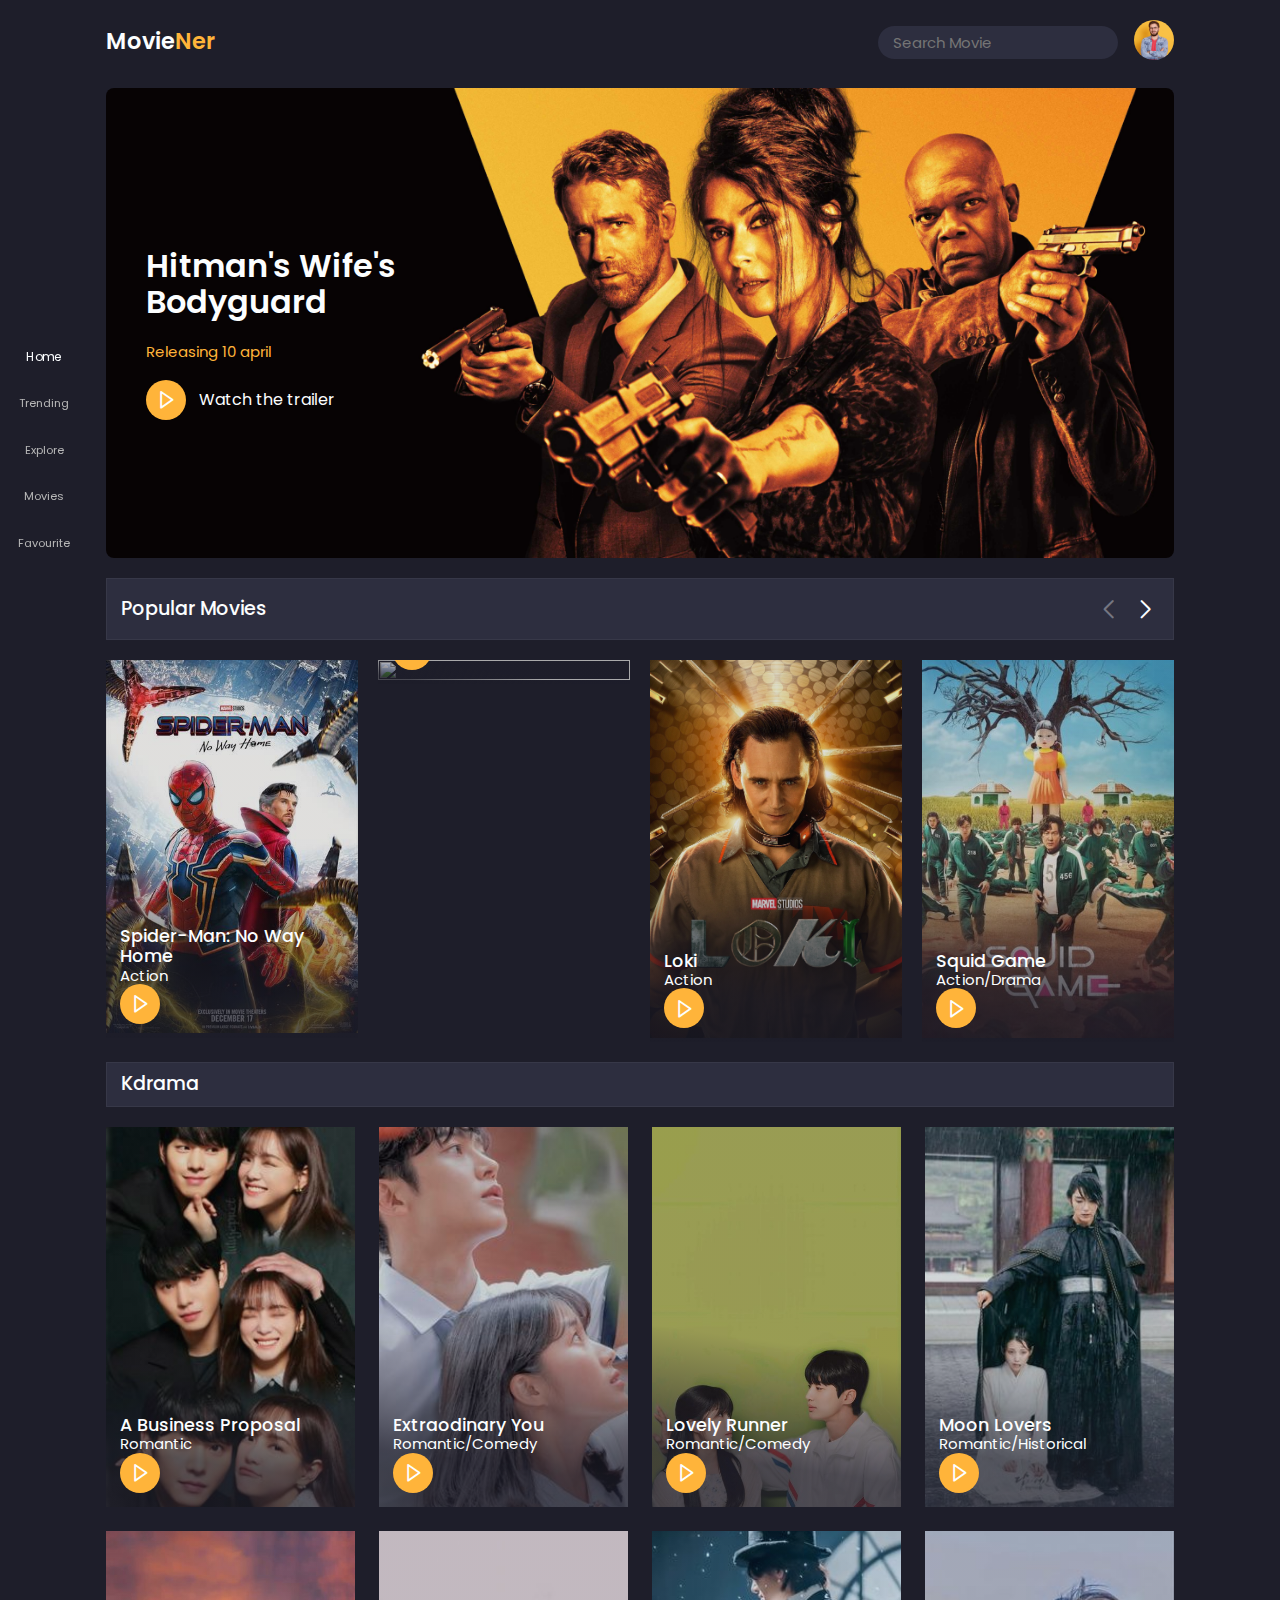
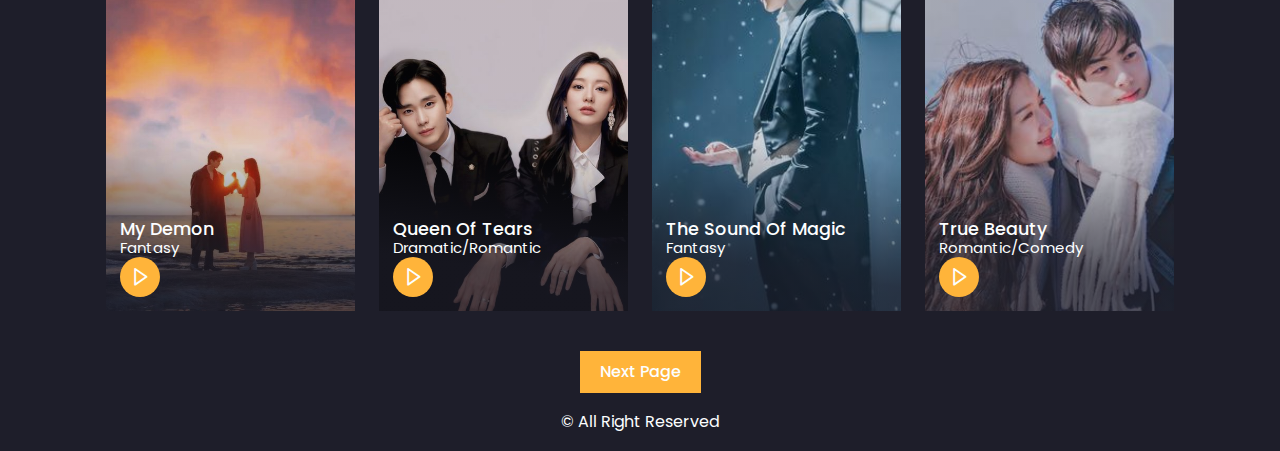
==== index.html @ b93d1de6 "movies websiTe" ====
<!DOCTYPE html>
<html lang="en">
<head>
    <meta charset="UTF-8">
    <meta http-equiv="X-UA-Compatible" content="IE=edge">
    <meta name="viewport" content="width=device-width, initial-scale=1.0">
    <title>Movies</title>
    <!--link css-->
    <link rel="stylesheet" href="css/style.css">
    <!--normalize css-->
    <link rel="stylesheet" href="css/normalize.css">
    <!--swiper css-->
    <link rel="stylesheet" href="css/swiper-bundle.min.css">
    <!--fav icon-->
    <link rel="shortcut icon" href="img/fav-icon.png" >
    <!-- box icons-->
    <link href='https://unpkg.com/boxicons@2.1.4/css/boxicons.min.css' rel='stylesheet'>
    <link rel="stylesheet" href="https://cdnjs.cloudflare.com/ajax/libs/font-awesome/6.2.1/css/all.min.css" integrity="sha512-MV7K8+y+gLIBoVD59lQIYicR65iaqukzvf/nwasF0nqhPay5w/9lJmVM2hMDcnK1OnMGCdVK+iQrJ7lzPJQd1w==" crossorigin="anonymous" referrerpolicy="no-referrer" />
</head>
<body>
    <header>

        
        <div class="nav container">

            <!--logooo-->
            <a href="index.html" class="logo">
                Movie<span>Ner</span>
            </a>
        

            <!--search box-->
            <div class="search-box">
            <input type="search" name="" id="search-input" placeholder="Search Movie">
            <i class="fa-solid fa-magnifying-glass"></i>
            </div>

            <!--userrr-->
            <a href="#" class="user">
                <img src="img/user.jpg" alt="user" class="user-img">
            </a>
        </div>
    </header>

        <!--NavBar-->
        <div class="navbar">
            <a href="#home" class="nav-link nav-active">
                <i class="fa-solid fa-house ico"></i>
                <span class="nav-link-title">Home</span>
            </a>
            <a href="#popular" class="nav-link">
                <i class="fa-solid fa-fire ico"></i>
                <span class="nav-link-title">Trending</span>
            </a>
            <a href="#movies" class="nav-link">
                <i class="fa-solid fa-compass ico"></i>
                <span class="nav-link-title">Explore</span>
            </a>
            <a href="play-page.html" class="nav-link">
                <i class="fa-solid fa-tv ico"></i>
                <span class="nav-link-title">Movies</span>
            </a>
            <a href="#favourite" class="nav-link">
                <i class="fa-solid fa-heart ico"></i>
                <span class="nav-link-title">Favourite</span>
            </a>
        
        </div>
    

    <!--HOME start-->
    <section class="home container" id="home">

        <!--home img-->
        <img src="img/home-background.png" alt="" class="home-img">

    
        <div class="home-text">
            <h1 class="home-title">Hitman's Wife's<br>Bodyguard</h1>
            <p>Releasing 10 april</p>
            <a href="#" class="watch-btn">
                <i class="bx bx-right-arrow"></i>
                <span>Watch the trailer</span>
            </a>
        </div>
    </section>
    <!--home end-->

    <!--popular section start-->
    <section class="popular container" id="popular">

        <!--Heading-->
        <div class="heading">
            <h2 class="heading-title">Popular Movies</h2>
            <!--swiper button-->
            <div class="swiper-btn">
                <div class="swiper-button-prev"></div>

                <div class="swiper-button-next"></div>
                
            </div>
              
        </div>
        <!--end heading -->

        <!--content-->
        <div class="popular-content swiper">
            <div class="swiper-wrapper">
                <!--movies box 1-->
                <div class="swiper-slide">
                    <div class="Movie-box">
                        <img src="img/popular-movie-1.jpg" alt="" class="movie-box-img">
                        <div class="box-text">
                            <h2 class="movie-title">Spider-Man: No Way Home</h2>
                            <span class="movie-type">Action</span>
                            <a href="#" class="watch-btn play-btn">
                                <i class="bx bx-right-arrow"></i>
                                
                            </a>
                        </div>
                    </div>
                </div>

                <!--movies box 2-->
                <div class="swiper-slide">
                    <div class="Movie-box">
                        <img src="img/popular-movie-2.jpg" alt="" class="movie-box-img">
                        <div class="box-text">
                            <h2 class="movie-title">Jungle Cruise</h2>
                            <span class="movie-type">Action/Adventure</span>
                            <a href="#" class="watch-btn play-btn">
                                <i class="bx bx-right-arrow"></i>
                                
                            </a>
                        </div>
                    </div>
                </div>
                 
                <!--movies box 3-->
                <div class="swiper-slide">
                    <div class="Movie-box">
                        <img src="img/popular-movie-3.jpg" alt="" class="movie-box-img">
                        <div class="box-text">
                            <h2 class="movie-title">Loki</h2>
                            <span class="movie-type">Action</span>
                            <a href="#" class="watch-btn play-btn">
                                <i class="bx bx-right-arrow"></i>
                                
                            </a>
                        </div>
                    </div>
                </div>

                <!--movies box 4-->
                <div class="swiper-slide">
                    <div class="Movie-box">
                        <img src="img/popular-movie-4.jpg" alt="" class="movie-box-img">
                        <div class="box-text">
                            <h2 class="movie-title">Squid Game</h2>
                            <span class="movie-type">Action/Drama</span>
                            <a href="#" class="watch-btn play-btn">
                                <i class="bx bx-right-arrow"></i>
                                
                            </a>
                        </div>
                    </div>
                </div>
                 <!--movies box 5-->
                 <div class="swiper-slide">
                    <div class="Movie-box">
                        <img src="img/popular-movie-5.jpg" alt="" class="movie-box-img">
                        <div class="box-text">
                            <h2 class="movie-title">The Falcon and the Winter Soldier</h2>
                            <span class="movie-type">Action</span>
                            <a href="#" class="watch-btn play-btn">
                                <i class="bx bx-right-arrow"></i>
                                
                            </a>
                        </div>
                    </div>
                </div>
                 <!--movies box 6-->
                 <div class="swiper-slide">
                    <div class="Movie-box">
                        <img src="img/popular-movie-6.jpg" alt="" class="movie-box-img">
                        <div class="box-text">
                            <h2 class="movie-title">Hawkeye</h2>
                            <span class="movie-type">Action</span>
                            <a href="#" class="watch-btn play-btn">
                                <i class="bx bx-right-arrow"></i>
                                
                            </a>
                        </div>
                    </div>
                </div>
                 <!--movies box 7-->
                 <div class="swiper-slide">
                    <div class="Movie-box">
                        <img src="img/popular-movie-7.jpg" alt="" class="movie-box-img">
                        <div class="box-text">
                            <h2 class="movie-title">Agents of S.H.I.E.L.D.</h2>
                            <span class="movie-type">Action</span>
                            <a href="#" class="watch-btn play-btn">
                                <i class="bx bx-right-arrow"></i>
                                
                            </a>
                        </div>
                    </div>
                </div>
                 <!--movies box 8-->
                 <div class="swiper-slide">
                    <div class="Movie-box">
                        <img src="img/popular-movie-8.jpg" alt="" class="movie-box-img">
                        <div class="box-text">
                            <h2 class="movie-title">The Flash</h2>
                            <span class="movie-type">Action/Sci-Fi</span>
                            <a href="#" class="watch-btn play-btn">
                                <i class="bx bx-right-arrow"></i>
                                
                            </a>
                        </div>
                    </div>
                </div>





               
            </div>
           
        </div>
    </section>
    <!--popular section end-->

    <!--movies section start-->
    <section class="movies container" id="movies">

        <!--heading-->
        <div class="heading">
            <h2 class="heading-title"> Kdrama </h2>
        </div>
       <div class="movie-content">
        <!--movie box 1-->

        <div class="M-b">
            <img src="img/BusinessProposal.jpg" alt="" class="movie-box-img">
            <div class="box-text">
                <h2 class="movie-title">A Business Proposal</h2>
                <span class="movie-type">Romantic</span>
                <a href="play-page.html" class="watch-btn play-btn">
                    <i class="bx bx-right-arrow"></i>
                    
                </a>
            </div>
        </div>
         <!--movie box 2-->

         <div class="M-b">
            <img src="img/ExtraodinaryYou.jpg" alt="" class="movie-box-img">
            <div class="box-text">
                <h2 class="movie-title">Extraodinary You</h2>
                <span class="movie-type">Romantic/Comedy</span>
                <a href="#" class="watch-btn play-btn">
                    <i class="bx bx-right-arrow"></i>
                    
                </a>
            </div>
        </div>
         <!--movie box 3-->

         <div class="M-b">
            <img src="img/LovelyRunner.jpg" alt="" class="movie-box-img">
            <div class="box-text">
                <h2 class="movie-title">Lovely Runner</h2>
                <span class="movie-type">Romantic/Comedy</span>
                <a href="#" class="watch-btn play-btn">
                    <i class="bx bx-right-arrow"></i>
                    
                </a>
            </div>
        </div>
         <!--movie box 4-->

         <div class="M-b">
            <img src="img/MoonLovers.jpg" alt="" class="movie-box-img">
            <div class="box-text">
                <h2 class="movie-title">Moon Lovers</h2>
                <span class="movie-type">Romantic/Historical</span>
                <a href="#" class="watch-btn play-btn">
                    <i class="bx bx-right-arrow"></i>
                    
                </a>
            </div>
        </div>
          <!--movie box 5-->

        <div class="M-b">
            <img src="img/MyDemon.jpg" alt="" class="movie-box-img">
            <div class="box-text">
                <h2 class="movie-title">My Demon</h2>
                <span class="movie-type">Fantasy</span>
                <a href="#" class="watch-btn play-btn">
                    <i class="bx bx-right-arrow"></i>
                    
                </a>
            </div>
        </div>
           <!--movie box 6-->

           <div class="M-b">
            <img src="img/QueenOfTears.jpg" alt="" class="movie-box-img">
            <div class="box-text">
                <h2 class="movie-title">Queen Of Tears</h2>
                <span class="movie-type">Dramatic/Romantic</span>
                <a href="#" class="watch-btn play-btn">
                    <i class="bx bx-right-arrow"></i>
                    
                </a>
            </div>
        </div>
          <!--movie box 7-->

          <div class="M-b">
            <img src="img/The Sound Of Magic.jpg" alt="" class="movie-box-img">
            <div class="box-text">
                <h2 class="movie-title">The Sound Of Magic</h2>
                <span class="movie-type">Fantasy</span>
                <a href="#" class="watch-btn play-btn">
                    <i class="bx bx-right-arrow"></i>
                    
                </a>
            </div>
        </div>
          <!--movie box 8-->

          <div class="M-b">
            <img src="img/TrueBeauty.jpg" alt="" class="movie-box-img">
            <div class="box-text">
                <h2 class="movie-title">True Beauty</h2>
                <span class="movie-type">Romantic/Comedy</span>
                <a href="#" class="watch-btn play-btn">
                    <i class="bx bx-right-arrow"></i>
                    
                </a>
            </div>
        </div>
        </div>
          

    </section>
     <!--movies section end-->
     <!--next page-->
     <div class="next-page container">
        <a href="#" class="next-btn">Next Page</a>
     </div>
     <!--Copyright-->
     <div class="copyright">
        <p>
            &#169;  All Right Reserved
        </p>
     </div>

    <!--swiper js-->
    <script src="js/swiper-bundle.min.js"></script>
    <!--main js-->
    <script src="js/main.js"></script>
</body>
</html>
---- css/style.css ----
@import url('https://fonts.googleapis.com/css2?family=Poppins:wght@400;500;600;700&family=Work+Sans:wght@200;300;400;500;600;700;800&display=swap');

*{
    font-family: "poppins",sans-serif;
    margin: 0;
    padding: 0;
    scroll-behavior: smooth;
    box-sizing: border-box;
    scroll-padding-top: 2rem;
}
/* some variable */
:root{
    --main-color:#ffb43a;
    --hover-color:hsl(37,94%,57%);
    --body-color:#1e1e2a;
    --contair-color:#2d2e3f;
    --text-color:#fcfeff;

}
/*custom scroll bar */
html::-webkit-scrollbar{
    width: 0.5rem;
    background: transparent;
}
html::-webkit-scrollbar-thumb{
    background: var(--main-color);
}
/*selection color */
::selection{
    background: var(--main-color);
    color:var(--text-color);
}
a{
    text-decoration: none;
}
li{
    list-style: none;
}
img{
    width:100%;

}
body{
    background:var(--body-color) ;
    color: var(--text-color);
}

/*start*/
.container{
    max-width: 1068px;
    margin: auto;
    width: 100%;
}
header{
    position: fixed;
    top:0;
    left:0;
    width: 100%;
    background: var(--body-color);
    z-index: 100;
}
.nav{
    display: flex;
    align-items: center;
    justify-content: center;
    padding: 20px 0;

}
.logo{
    font-size: 1.4rem;
    color:var(--text-color);
    font-weight: 600;
    margin: 0 auto 0 0;
    
}
.logo span{
    color:var(--main-color);
}
.search-box{
    max-width: 240px;
    width: 100%;
    display: flex;
    align-items: center;
    column-gap: 0.7rem;
    padding: 8px 15px;
    margin-right: 1rem;
    background: var(--contair-color);
    border-radius: 4rem;
}
.search-box .fa-solid{
    font-size: 1.1rem;
}
.search-box .fa-solid:hover{
    color: var(--main-color);
}
#search-input{
    width: 100%;
    border: none;
    outline: none;
    color: var(--text-color);
    background: transparent;
    font-size: 0.938rem;
}
.user-img{
    width: 40px;
    height: 40px;
    border-radius: 50%;
    object-fit: cover;
    object-position: center;
}
/* navbar */
.navbar{
    position: fixed;
    top: 50%;
    transform: translateY(-50%);
    left:18px;
    display: flex;
    flex-direction: column;
    row-gap: 2.1rem;
}
.nav-link{
    color: #b7b7b7;
    align-items: center;
    display: flex;
    flex-direction: column;
}
.nav-link:hover ,.nav-active{
    color:var(--text-color);
    transform: scale(1.1);
    transition: 0.3s all linear;
}

.nav-link .ico{
    font-size: 1.6rem;
}
.nav-link-title{
    font-size: 0.7rem;
}
/* home */
.home{
    position: relative;
    min-height: 470px;
    display: flex;
    align-items: center;
    margin-top: 5.5rem !important;
    border-radius: 0.5rem;
    
}
.home-img{
    position: absolute;
    width: 100%;
    height: 100%;
    z-index: -1;
    object-fit: cover;
    border-radius: 0.5rem;
}
.home-text{
    padding-left: 40px;
}
.home-title{
    font-size: 2rem;  
    font-weight: 600;  
}
.home-text p{
    font-size: 0.938rem;
    margin: 10px 0 20px;
    color: var(--main-color);
}

.watch-btn{
    display: flex;
    align-items: center;
    column-gap: 0.8rem;
    color:var(--text-color);
}
.watch-btn .bx{
    font-size: 21px;
    background: var(--main-color);
    width: 40px;
    height: 40px;
    border-radius: 50%;
    display: flex;
    align-items: center;
    justify-content: center;

}
.watch-btn .bx:hover{
    background: var(--hover-color);
}
.watch-btn span{
    font-size: 1rem;
    font-weight: 400;
}
/* home end */

/* heading */
.heading{
    display: flex;
    align-items: center;
    justify-content: space-between;
    background: var(--contair-color);
    padding: 8px 14px;
    margin-top: 20px;
    margin-bottom: 20px;
    border:1px solid hsl(200 100% 99% /5%)
}
.heading-title{
    font-size: 1.2rem;
    font-weight: 500;
}
/* what:? */
/* movie box*/ 
.M-b {
    position: relative;
    width:100%;
    height: 380px;
    overflow: hidden;
}


.movie-box-img , .m-b-i{
    width: 100%;
    height: 100%;
    object-fit: cover ;
}
   

   .box-text {
    position: absolute;
    bottom:0;
    left:0;
    width:100%;
    height: 100%;
    display: flex;
    flex-direction: column;
    justify-content: flex-end;
    padding: 14px;
    background: linear-gradient(8deg,hsl(240 17% 14% /74%)14%,hsl(240 17% 14% /14%)44%);
    overflow: hidden;
}

.movie-title{
    font-size: 1.1rem;
    font-weight: 500;
}
.movie-type{
    font-size:0.938rem;

}
.swiper-btn{
    display:flex;

}
.swiper-button-next,.swiper-button-prev{
    position: static !important;
    margin: 0 0 0 10px !important;
}
.swiper-button-next::after,.swiper-button-prev::after{
    color: var(--text-color);
    font-size: 18px !important;
    font-weight: 700;
}
 
.movies .heading{
    padding:10px 14px
}

    

.movie-content{
    display: grid;
    grid-template-columns: repeat(auto-fit,minmax(247px,1fr));
    grid-gap: 1.5rem;
}
 .movie-content .M-b:hover .movie-box-img {
    transform: scale(1.1);
    transition: .5s;
}
.next-page{
    display: flex;
    align-items: center;
    justify-content: center;
    margin-top: 2.5rem;

}
.next-btn{
    background: var(--main-color);
    padding: 12px 20px;
    color:var(--text-color);
    font-weight: 500;

}
.next-btn:hover{
    background: var(--hover-color);
    transition: 0.3s all linear;
}
/* copyright*/
.copyright{
    text-align: center;
    padding: 20px;
}
/* play-container*/
.play-container{
    position: relative;
    min-height: 540px;
    margin-top: 5rem !important;
}
.play-img{
    position: absolute;
    width: 100%;
    height: 100%;
    object-fit:cover;
    object-position: center;
    z-index:-1;
}
.play-text{
    position: absolute;
    bottom:0;
    left:0;
    width: 100%;
    height: 100%;
    display: flex;
    flex-direction: column;
    justify-content: flex-end;
    padding: 40px;
    background: linear-gradient(8deg,hsl(240 17% 14% /74%)14%,hsl(240 17% 14% /14%)44%);
}
.play-text h2{
    font-size: 1.5rem;
    font-weight: 600;
}
.rating{
    display: flex;
    align-items:center;
    column-gap:2px;
    font-size: 1.1rem;
    color:var(--main-color);
    margin-top: 4px;
}
.tags{
    display:flex;
    align-items: center;
    column-gap: 8px;
    margin: 1rem 0;
}
.tags span{
    background: var(--contair-color);
    padding: 0 4px;
}
.play-movie{
    position: absolute;
    bottom:18rem;
    right: 10rem;
    display: flex !important;
    align-items: center;
    justify-content: center;
    width: 45px;
    height: 45px;
    border-radius: 50%;
    background: var(--main-color);
    font-size: 24px;
    animation: animate 2s linear infinite;
}
@keyframes animate{
    0%{
        box-shadow: 0 0 0 0 rgb(255,180,58,0.7);
    }
    40%{
        box-shadow: 0 0 0 50px rgb(255,193,7,0);
    }
    80%{
        box-shadow: 0 0 0 50px rgb(255,193,7,0);
    }
    100%{
        box-shadow: 0 0 0  rgb(255,193,7,0);
    }
}
.video-container{
    position: fixed;
    top:0;
    left:0;
    display: none;
    align-items: center;
    justify-content: center;
    width: 100%;
    height: 100vh;
    background: hsl(234 10% 20%/ 60%);
    z-index:400;
}
.video-container.show-video{
    display: flex;
}
.video-box{
    position: relative;
    width: 82%;
}
.video-box #myvideo{
    width: 100%;
    aspect-ratio: 16/9;
}
.close-video{
    position: absolute;
    top:-3rem;
    right: 0;
    font-size: 40px;
    color:var(--main-color);
 
}
/* about */
.about-movie{
    margin-top: 2rem;
}
.about-movie h2{
    font-size: 1.4rem;
    font-weight: 600;
    color:var(--main-color);
}
.about-movie p{
    max-width: 600px;
    font-size: 0.938;
    margin: 10px 0;
}
.cast-heading{
    font-size: 1.2rem;
    font-weight: 600;
    margin-bottom: 1rem;
    color:var(--main-color);
}
.cast{
    display:grid;
    grid-template-columns: repeat(auto-fit,minmax(150px,150px));
    gap:1rem;

}
.cast-img{
    width: 150px;
    height: 180px;
    object-fit: cover;
    object-position: center;
}
/* download */
.download{
    max-width: 800px;
    width:1005;
    margin: auto;
    display: grid;
    justify-content: center;
    margin-top: 2rem;
}
.download-title{
    text-align: center;
    font-size: 1.4rem;
    font-weight: 500;
    margin: 1.6rem 0;
    color: var(--main-color);
}
.download-links{
    display: grid;
    grid-template-columns: repeat(3,1fr);
    gap:20px;
    margin-bottom: 2rem;
}
.download-links a{
    text-align: center;
    background-color: var(--main-color);
    color:var(--body-color);
    padding:12px 24px;
    letter-spacing: 1px;
    font-weight: 500;
}
.download-links a:hover{
    background: var(--hover-color);

}



/* responsive */
@media (max-width:1170px){
    .navbar{
        bottom:0;
        left:0;
        right: 0;
        top:auto;
        transform: translateY(0);
        flex-direction: row;
        justify-content: space-evenly;
        row-gap: 1px;
        padding:10px;
        border-top:1px solid hsl(200 100% 99% /5%);
        background: linear-gradient(8deg,hsl(240 17% 14% /100%)5%,hsl(240 17% 14% /90%)100%);
        z-index: 400;
    }
    .nav-link .ico{
        font-size: 1.5rem;
    }
    .copyright{
        margin-bottom: 4rem;
    }
}
@media (max-width:1060px){
    .container{
        margin: 0 auto;
        width: 95%;
    }
}
@media (max-width:991px){
    .movie-box{
        height: 340px;
    }
    .movie-content{
        grid-template-columns: repeat(auto-fit,minmax(214px,1fr));
    }
}
@media (max-width:888px){
    .nav{
        padding:14px 0;

    }
    .home{
        min-height: 440px;
        margin-top: 4rem !important;
    }
    .home-text{
        padding-left: 25px;
    }
    .home-title{
        font-size: 1.6rem;
    }
    .watch-btn span{
        font-size: 0,9rem;
    }
    .movie-title{
        font-size: 1rem;
        padding-right: 30px;
    }
    .play-container{
        min-height: 440px;
        margin-top: 4rem !important;
    }
    .play-movie{
        bottom: 14rem;
        right: 4rem;
    }
    .cast{
        justify-content: center;
    }
}
/* tablet */
@media (max-width:768px){
    .nav{
        padding: 11px 0;
    }
    .logo{
        font-size: 1.2rem;
    }
    section{
        padding: 2rem 0;
    }
    .home-img{
        object-position: left;
    }
    .movie-type{
        font-size: 0.875px;
        margin-top: 2px;
    }
    .tags span,
     p{
        font-size: 0.875rem;
    }
    .play-text h2,
    .about-movie h2{
        font-size: 1.3rem;
    }
    .play-movie{
        bottom:10rem;
        right: 2rem;
    }
}
@media (max-width:514px){
    .home{
        min-height: 380px;

    }
    .heading{
        padding: 2px 14px;
    }
    .heading-title{
        font-size: 1rem;
    }
    .play-text{
        padding:20px;
    }
    .play-movie{
        bottom:4rem;
    }
    .video-box{
        width: 94%;
    }
    .cast-heading{
        font-size: 1.1rem;
    }
    .cast-title{
        font-size: 0.9rem;
    }
   
}
@media (max-width:408px){
    *{
        scroll-padding-top: 5rem;
    }
    .nav{
        display: grid;
        grid-template-columns: 1fr;
        grid-template-rows: 1fr 1fr;
        row-gap: 5px;
    }
    .search-box{
        max-width: 100%;
        width: 100%;
        border-radius: 4px;
        order:3;
        grid-column-start: 1;
        grid-column-end: 3;
    }
    .home,.play-container{
        margin-top: 7rem !important;
    }
    .movie-box{
        height: 300px;
    }
    .movie-content{
        grid-template-columns: repeat(auto-fit,minmax(150px,1fr));
        gap:1rem;
    }
   
}
/*small devices */
@media (max-width:370px){
    .home{
        min-height: 300px;
    }
    .user-img,
    .watch-btn .ico{
        width: 35px;
        height: 35px;
    }
    .navbar{
        justify-content: space-around;
        padding:8px 0;
    }
    .nav-link .ico{
        font-size: 1.4rem;
    }
    .about-movie p{
        text-align: justify;
    }
    .download-links{
        grid-template-columns: 1fr;
    }
   
}
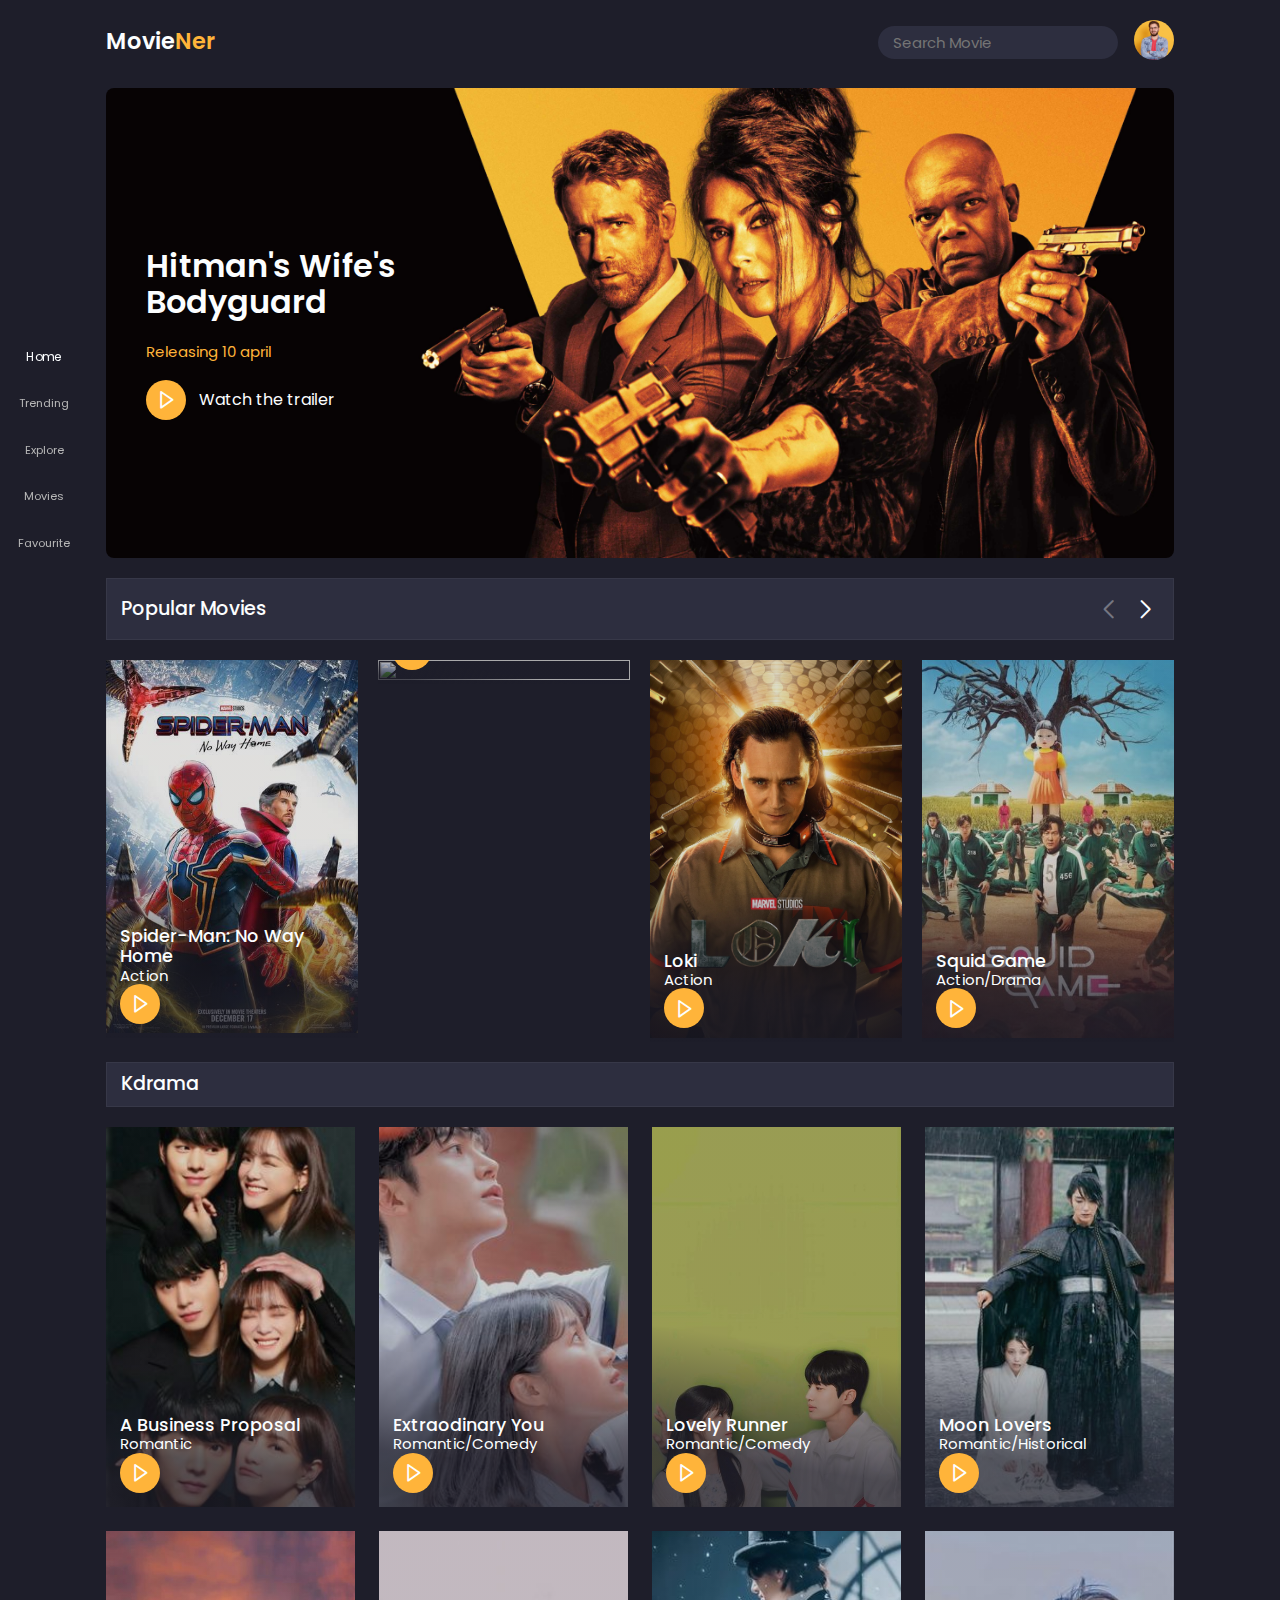
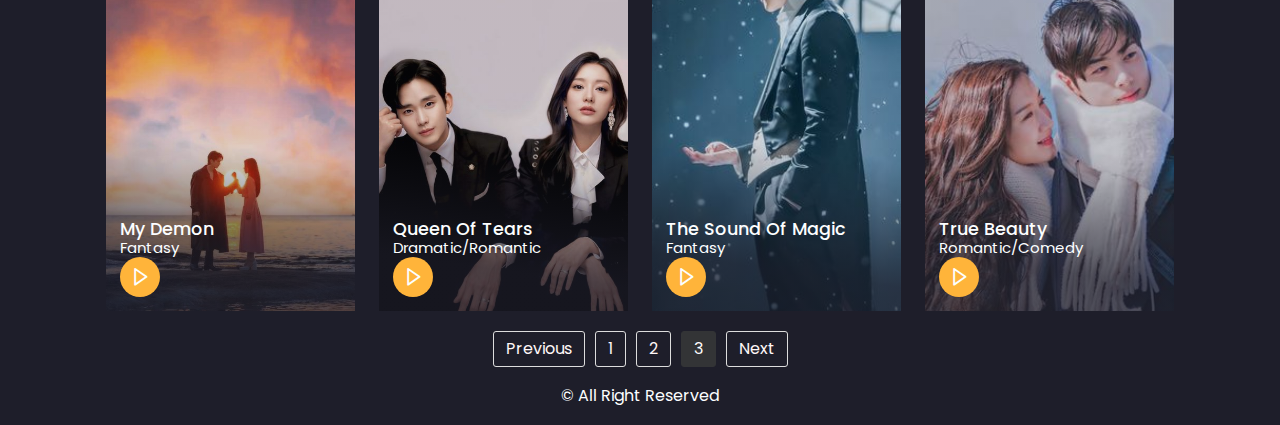
==== commit ad053cb5: "add next and prev  page" ====
--- a/index.html
+++ b/index.html
@@ -349,11 +349,23 @@
           
 
     </section>
+
+
+    
+
+
      <!--movies section end-->
+     <nav aria-label="Page navigation example">
+        <ul class="pagination">
+          <li class="page-item"><a class="page-link" href="#">Previous</a></li>
+          <li class="page-item"><a class="page-link" href="#">1</a></li>
+          <li class="page-item"><a class="page-link" href="#">2</a></li>
+          <li class="page-item active"><a class="page-link" href="#">3</a></li>
+          <li class="page-item"><a class="page-link" href="#">Next</a></li>
+        </ul>
+      </nav>
      <!--next page-->
-     <div class="next-page container">
-        <a href="#" class="next-btn">Next Page</a>
-     </div>
+     
      <!--Copyright-->
      <div class="copyright">
         <p>
--- a/css/style.css
+++ b/css/style.css
@@ -223,7 +223,7 @@
     height: 100%;
     object-fit: cover ;
 }
-   
+
 
    .box-text {
     position: absolute;
@@ -294,6 +294,34 @@
     background: var(--hover-color);
     transition: 0.3s all linear;
 }
+
+
+.pagination {
+    display: flex;
+    justify-content: center;
+    margin-top: 20px;
+  }
+
+  .page-item {
+    margin: 0 5px;
+  }
+
+  .page-link {
+    display: inline-block;
+    padding: 8px 12px;
+    border: 1px solid #ddd;
+    border-radius: 3px;
+    text-decoration: none;
+    color: #fff7f7;
+  }
+
+  .page-item.active .page-link {
+    background-color: #333436;
+    border-color: #333436;
+    color: #fff;
+  }
+
+ 
 /* copyright*/
 .copyright{
     text-align: center;
@@ -397,14 +425,6 @@
 .video-box #myvideo{
     width: 100%;
     aspect-ratio: 16/9;
-}
-.close-video{
-    position: absolute;
-    top:-3rem;
-    right: 0;
-    font-size: 40px;
-    color:var(--main-color);
- 
 }
 /* about */
 .about-movie{
@@ -472,6 +492,9 @@
     background: var(--hover-color);
 
 }
+
+
+
 
 
 
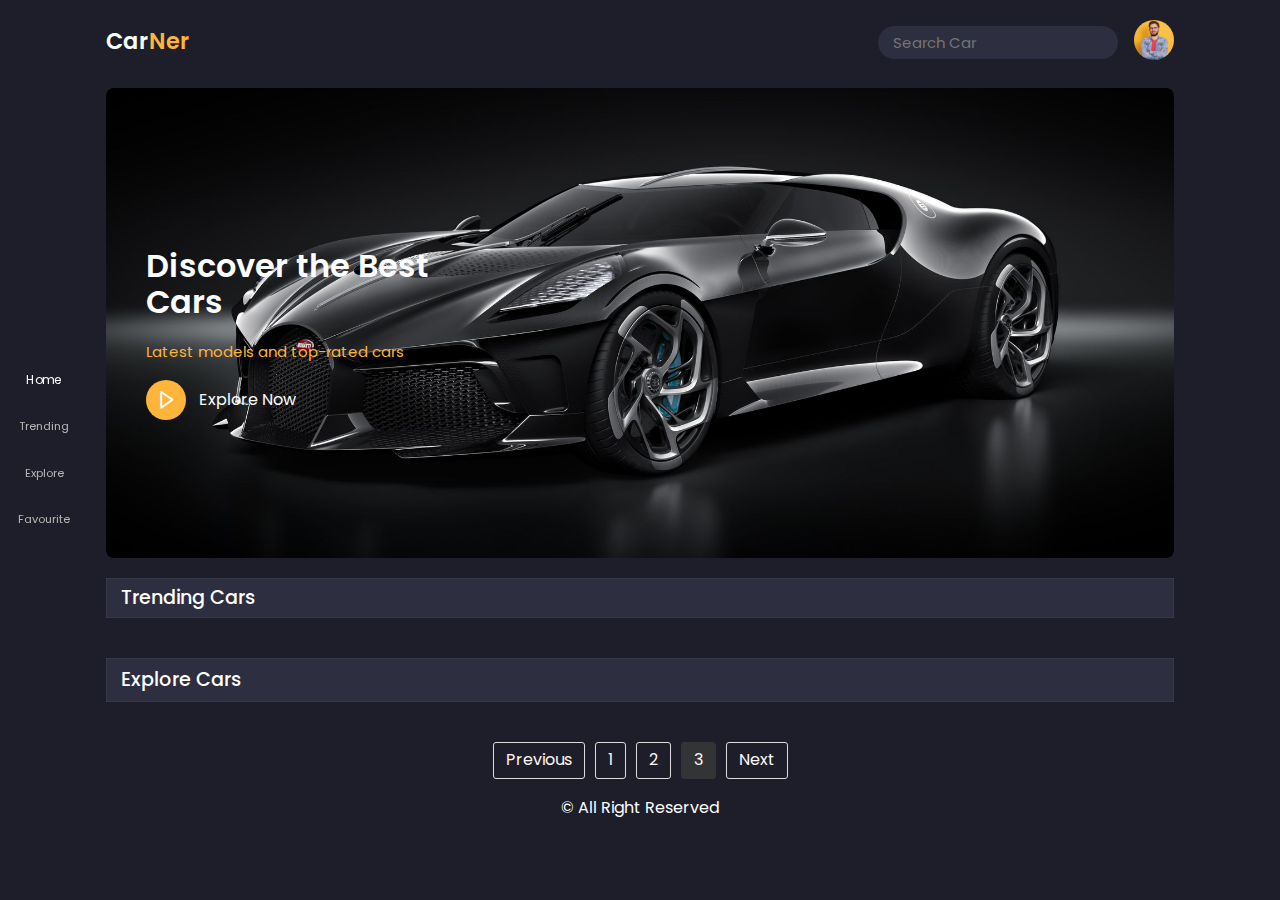
==== commit abf6d666: "change website type" ====
--- a/index.html
+++ b/index.html
@@ -4,7 +4,7 @@
     <meta charset="UTF-8">
     <meta http-equiv="X-UA-Compatible" content="IE=edge">
     <meta name="viewport" content="width=device-width, initial-scale=1.0">
-    <title>Movies</title>
+    <title>Cars</title>
     <!--link css-->
     <link rel="stylesheet" href="css/style.css">
     <!--normalize css-->
@@ -25,13 +25,13 @@
 
             <!--logooo-->
             <a href="index.html" class="logo">
-                Movie<span>Ner</span>
+                Car<span>Ner</span>
             </a>
         
 
             <!--search box-->
             <div class="search-box">
-            <input type="search" name="" id="search-input" placeholder="Search Movie">
+            <input type="search" name="" id="search-input" placeholder="Search Car">
             <i class="fa-solid fa-magnifying-glass"></i>
             </div>
 
@@ -56,10 +56,7 @@
                 <i class="fa-solid fa-compass ico"></i>
                 <span class="nav-link-title">Explore</span>
             </a>
-            <a href="play-page.html" class="nav-link">
-                <i class="fa-solid fa-tv ico"></i>
-                <span class="nav-link-title">Movies</span>
-            </a>
+          
             <a href="#favourite" class="nav-link">
                 <i class="fa-solid fa-heart ico"></i>
                 <span class="nav-link-title">Favourite</span>
@@ -72,15 +69,15 @@
     <section class="home container" id="home">
 
         <!--home img-->
-        <img src="img/home-background.png" alt="" class="home-img">
+        <img src="img/background-img.jfif" alt="" class="home-img">
 
     
         <div class="home-text">
-            <h1 class="home-title">Hitman's Wife's<br>Bodyguard</h1>
-            <p>Releasing 10 april</p>
+            <h1 class="home-title">Discover the Best<br>Cars</h1>
+            <p>Latest models and top-rated cars</p>
             <a href="#" class="watch-btn">
                 <i class="bx bx-right-arrow"></i>
-                <span>Watch the trailer</span>
+                <span>Explore Now</span>
             </a>
         </div>
     </section>
@@ -91,7 +88,7 @@
 
         <!--Heading-->
         <div class="heading">
-            <h2 class="heading-title">Popular Movies</h2>
+            <h2 class="heading-title">Trending Cars</h2>
             <!--swiper button-->
             <div class="swiper-btn">
                 <div class="swiper-button-prev"></div>
@@ -106,127 +103,9 @@
         <!--content-->
         <div class="popular-content swiper">
             <div class="swiper-wrapper">
-                <!--movies box 1-->
-                <div class="swiper-slide">
-                    <div class="Movie-box">
-                        <img src="img/popular-movie-1.jpg" alt="" class="movie-box-img">
-                        <div class="box-text">
-                            <h2 class="movie-title">Spider-Man: No Way Home</h2>
-                            <span class="movie-type">Action</span>
-                            <a href="#" class="watch-btn play-btn">
-                                <i class="bx bx-right-arrow"></i>
-                                
-                            </a>
-                        </div>
-                    </div>
-                </div>
-
-                <!--movies box 2-->
-                <div class="swiper-slide">
-                    <div class="Movie-box">
-                        <img src="img/popular-movie-2.jpg" alt="" class="movie-box-img">
-                        <div class="box-text">
-                            <h2 class="movie-title">Jungle Cruise</h2>
-                            <span class="movie-type">Action/Adventure</span>
-                            <a href="#" class="watch-btn play-btn">
-                                <i class="bx bx-right-arrow"></i>
-                                
-                            </a>
-                        </div>
-                    </div>
-                </div>
-                 
-                <!--movies box 3-->
-                <div class="swiper-slide">
-                    <div class="Movie-box">
-                        <img src="img/popular-movie-3.jpg" alt="" class="movie-box-img">
-                        <div class="box-text">
-                            <h2 class="movie-title">Loki</h2>
-                            <span class="movie-type">Action</span>
-                            <a href="#" class="watch-btn play-btn">
-                                <i class="bx bx-right-arrow"></i>
-                                
-                            </a>
-                        </div>
-                    </div>
-                </div>
-
-                <!--movies box 4-->
-                <div class="swiper-slide">
-                    <div class="Movie-box">
-                        <img src="img/popular-movie-4.jpg" alt="" class="movie-box-img">
-                        <div class="box-text">
-                            <h2 class="movie-title">Squid Game</h2>
-                            <span class="movie-type">Action/Drama</span>
-                            <a href="#" class="watch-btn play-btn">
-                                <i class="bx bx-right-arrow"></i>
-                                
-                            </a>
-                        </div>
-                    </div>
-                </div>
-                 <!--movies box 5-->
-                 <div class="swiper-slide">
-                    <div class="Movie-box">
-                        <img src="img/popular-movie-5.jpg" alt="" class="movie-box-img">
-                        <div class="box-text">
-                            <h2 class="movie-title">The Falcon and the Winter Soldier</h2>
-                            <span class="movie-type">Action</span>
-                            <a href="#" class="watch-btn play-btn">
-                                <i class="bx bx-right-arrow"></i>
-                                
-                            </a>
-                        </div>
-                    </div>
-                </div>
-                 <!--movies box 6-->
-                 <div class="swiper-slide">
-                    <div class="Movie-box">
-                        <img src="img/popular-movie-6.jpg" alt="" class="movie-box-img">
-                        <div class="box-text">
-                            <h2 class="movie-title">Hawkeye</h2>
-                            <span class="movie-type">Action</span>
-                            <a href="#" class="watch-btn play-btn">
-                                <i class="bx bx-right-arrow"></i>
-                                
-                            </a>
-                        </div>
-                    </div>
-                </div>
-                 <!--movies box 7-->
-                 <div class="swiper-slide">
-                    <div class="Movie-box">
-                        <img src="img/popular-movie-7.jpg" alt="" class="movie-box-img">
-                        <div class="box-text">
-                            <h2 class="movie-title">Agents of S.H.I.E.L.D.</h2>
-                            <span class="movie-type">Action</span>
-                            <a href="#" class="watch-btn play-btn">
-                                <i class="bx bx-right-arrow"></i>
-                                
-                            </a>
-                        </div>
-                    </div>
-                </div>
-                 <!--movies box 8-->
-                 <div class="swiper-slide">
-                    <div class="Movie-box">
-                        <img src="img/popular-movie-8.jpg" alt="" class="movie-box-img">
-                        <div class="box-text">
-                            <h2 class="movie-title">The Flash</h2>
-                            <span class="movie-type">Action/Sci-Fi</span>
-                            <a href="#" class="watch-btn play-btn">
-                                <i class="bx bx-right-arrow"></i>
-                                
-                            </a>
-                        </div>
-                    </div>
-                </div>
-
-
-
-
-
-               
+                
+                
+                  
             </div>
            
         </div>
@@ -234,121 +113,17 @@
     <!--popular section end-->
 
     <!--movies section start-->
-    <section class="movies container" id="movies">
-
-        <!--heading-->
-        <div class="heading">
-            <h2 class="heading-title"> Kdrama </h2>
-        </div>
-       <div class="movie-content">
-        <!--movie box 1-->
-
-        <div class="M-b">
-            <img src="img/BusinessProposal.jpg" alt="" class="movie-box-img">
-            <div class="box-text">
-                <h2 class="movie-title">A Business Proposal</h2>
-                <span class="movie-type">Romantic</span>
-                <a href="play-page.html" class="watch-btn play-btn">
-                    <i class="bx bx-right-arrow"></i>
-                    
-                </a>
-            </div>
-        </div>
-         <!--movie box 2-->
-
-         <div class="M-b">
-            <img src="img/ExtraodinaryYou.jpg" alt="" class="movie-box-img">
-            <div class="box-text">
-                <h2 class="movie-title">Extraodinary You</h2>
-                <span class="movie-type">Romantic/Comedy</span>
-                <a href="#" class="watch-btn play-btn">
-                    <i class="bx bx-right-arrow"></i>
-                    
-                </a>
-            </div>
-        </div>
-         <!--movie box 3-->
-
-         <div class="M-b">
-            <img src="img/LovelyRunner.jpg" alt="" class="movie-box-img">
-            <div class="box-text">
-                <h2 class="movie-title">Lovely Runner</h2>
-                <span class="movie-type">Romantic/Comedy</span>
-                <a href="#" class="watch-btn play-btn">
-                    <i class="bx bx-right-arrow"></i>
-                    
-                </a>
-            </div>
-        </div>
-         <!--movie box 4-->
-
-         <div class="M-b">
-            <img src="img/MoonLovers.jpg" alt="" class="movie-box-img">
-            <div class="box-text">
-                <h2 class="movie-title">Moon Lovers</h2>
-                <span class="movie-type">Romantic/Historical</span>
-                <a href="#" class="watch-btn play-btn">
-                    <i class="bx bx-right-arrow"></i>
-                    
-                </a>
-            </div>
-        </div>
-          <!--movie box 5-->
-
-        <div class="M-b">
-            <img src="img/MyDemon.jpg" alt="" class="movie-box-img">
-            <div class="box-text">
-                <h2 class="movie-title">My Demon</h2>
-                <span class="movie-type">Fantasy</span>
-                <a href="#" class="watch-btn play-btn">
-                    <i class="bx bx-right-arrow"></i>
-                    
-                </a>
-            </div>
-        </div>
-           <!--movie box 6-->
-
-           <div class="M-b">
-            <img src="img/QueenOfTears.jpg" alt="" class="movie-box-img">
-            <div class="box-text">
-                <h2 class="movie-title">Queen Of Tears</h2>
-                <span class="movie-type">Dramatic/Romantic</span>
-                <a href="#" class="watch-btn play-btn">
-                    <i class="bx bx-right-arrow"></i>
-                    
-                </a>
-            </div>
-        </div>
-          <!--movie box 7-->
-
-          <div class="M-b">
-            <img src="img/The Sound Of Magic.jpg" alt="" class="movie-box-img">
-            <div class="box-text">
-                <h2 class="movie-title">The Sound Of Magic</h2>
-                <span class="movie-type">Fantasy</span>
-                <a href="#" class="watch-btn play-btn">
-                    <i class="bx bx-right-arrow"></i>
-                    
-                </a>
-            </div>
-        </div>
-          <!--movie box 8-->
-
-          <div class="M-b">
-            <img src="img/TrueBeauty.jpg" alt="" class="movie-box-img">
-            <div class="box-text">
-                <h2 class="movie-title">True Beauty</h2>
-                <span class="movie-type">Romantic/Comedy</span>
-                <a href="#" class="watch-btn play-btn">
-                    <i class="bx bx-right-arrow"></i>
-                    
-                </a>
-            </div>
-        </div>
-        </div>
-          
-
-    </section>
+    
+<section class="movies container" id="movies"> 
+    <!--heading--> 
+    <div class="heading"> 
+        <h2 class="heading-title">Explore Cars</h2> 
+    </div> 
+    <div class="movie-content"> 
+        <!-- الأفلام ستظهر هنا بواسطة جافا سكربت --> 
+    </div> 
+</section>
+<!--movies section end--> 
 
 
     
--- a/css/style.css
+++ b/css/style.css
@@ -218,10 +218,19 @@
 }
 
 
-.movie-box-img , .m-b-i{
+/* .movie-box-img , .m-b-i{
     width: 100%;
     height: 100%;
     object-fit: cover ;
+} */
+
+
+
+.movie-box-img {
+    width: 250px; /* Set a fixed width */
+    height:450px; /* Set a fixed height */
+    object-fit: cover; /* Ensures the image is cropped properly to fit */
+    border-radius: 10px; /* Optional: Rounds corners */
 }
 
 
@@ -388,6 +397,19 @@
     background: var(--main-color);
     font-size: 24px;
     animation: animate 2s linear infinite;
+}
+.show-more-btn{
+    display: inline-flex;
+    padding: 4px 20px;
+    width: fit-content;
+    background: white;
+    color: black;
+    font-weight: 500;
+    margin-top: 2rem;
+}
+.show-more-btn:hover{
+    background: rgb(175, 163, 163);
+    transition: 0.3s all linear;
 }
 @keyframes animate{
     0%{
